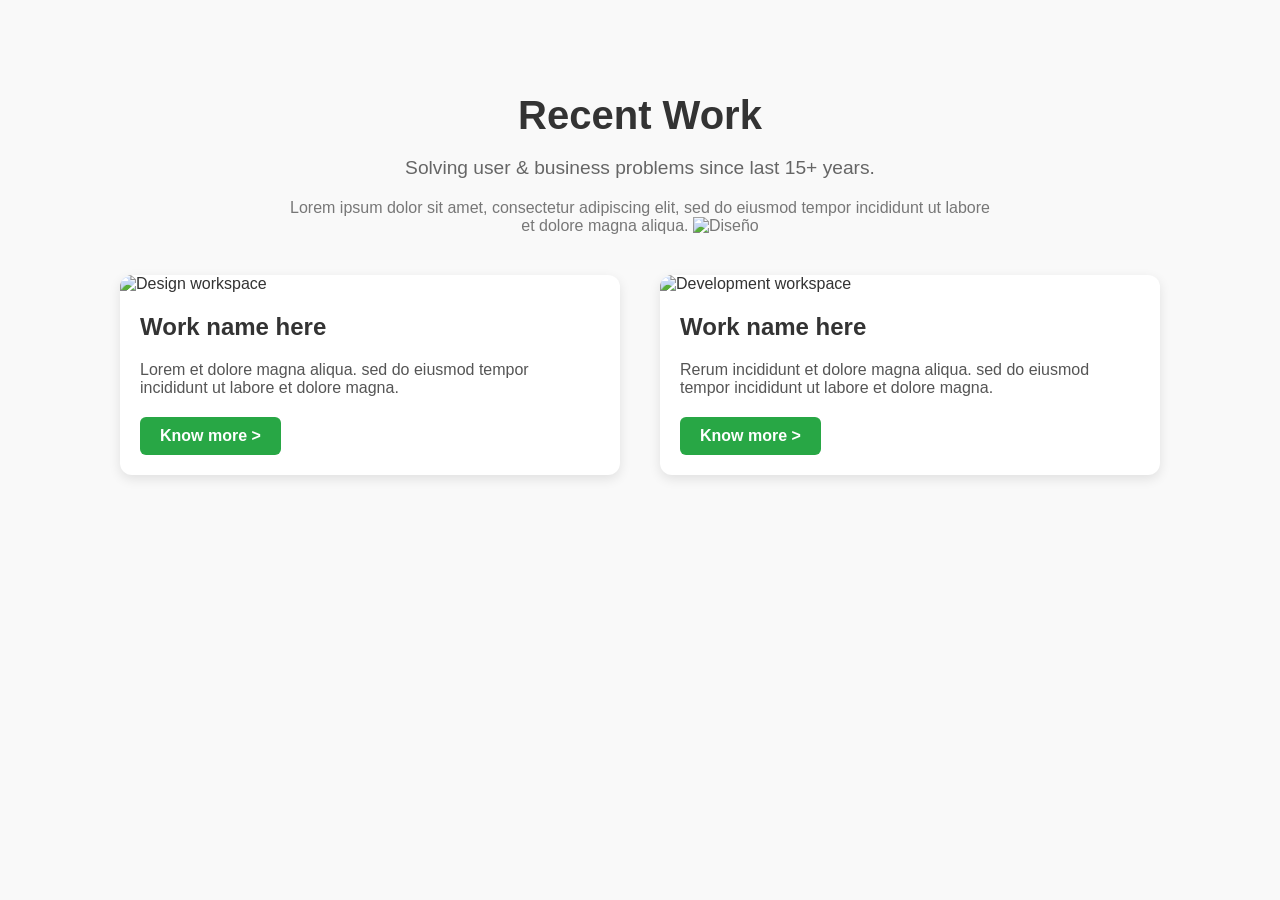
==== Index.html @ 3000d078 "cambios" ====
<!DOCTYPE html>
<html lang="es">
<head>
    <link rel="stylesheet" href="css/styles.css">
  <meta charset="UTF-8">
  <meta name="viewport" content="width=device-width, initial-scale=1.0">
  <title>Portafolio</title>
  <link rel="stylesheet" href="styles.css">
</head>
<body>

  <!-- Sección Recent Work -->
  <section class="recent-work" id="recent-work">
    <h2>Recent Work</h2>
    <p class="subtitle">Solving user & business problems since last 15+ years.</p>
    <p class="description">Lorem ipsum dolor sit amet, consectetur adipiscing elit, sed do eiusmod tempor incididunt ut labore et dolore magna aliqua.
    <img src="img/design.jpg" alt="Diseño">

    <div class="work-grid">
      <div class="work-card">
        <img src="img/design.jpg" alt="Design workspace">
        <h3>Work name here</h3>
        <p>Lorem et dolore magna aliqua. sed do eiusmod tempor incididunt ut labore et dolore magna.</p>
        <a href="#" class="btn">Know more ></a>
      </div>

      <div class="work-card">
        <img src="img/development.jpg" alt="Development workspace">
        <h3>Work name here</h3>
        <p>Rerum incididunt et dolore magna aliqua. sed do eiusmod tempor incididunt ut labore et dolore magna.</p>
        <a href="#" class="btn">Know more ></a>
      </div>
  </section>

</body>
</html>
---- styles.css ----
body {
  font-family: 'Segoe UI', sans-serif;
  background-color: #f9f9f9;
  margin: 0;
  padding: 0;
  color: #333;
}

.recent-work {
  text-align: center;
  padding: 60px 20px;
  max-width: 1200px;
  margin: auto;
}

.recent-work h2 {
  font-size: 2.5em;
  margin-bottom: 10px;
}

.recent-work .subtitle {
  font-size: 1.2em;
  color: #666;
  margin-bottom: 20px;
}

.recent-work .description {
  max-width: 700px;
  margin: 0 auto 40px;
  color: #777;
}

.work-grid {
  display: flex;
  flex-wrap: wrap;
  gap: 40px;
  justify-content: center;
}

.work-card {
  background-color: #fff;
  border-radius: 12px;
  box-shadow: 0 4px 12px rgba(0,0,0,0.1);
  overflow: hidden;
  max-width: 500px;
  text-align: left;
  transition: transform 0.3s ease;
}

.work-card:hover {
  transform: translateY(-5px);
}

.work-card img {
  width: 100%;
  height: auto;
  display: block;
}

.work-card h3 {
  font-size: 1.5em;
  margin: 20px;
}

.work-card p {
  margin: 0 20px 20px;
  color: #555;
}

.btn {
  display: inline-block;
  margin: 0 20px 20px;
  padding: 10px 20px;
  background-color: #28a745;
  color: white;
  border-radius: 6px;
  text-decoration: none;
  font-weight: bold;
  transition: background-color 0.3s ease;
}

.btn:hover {
  background-color: #218838;
}
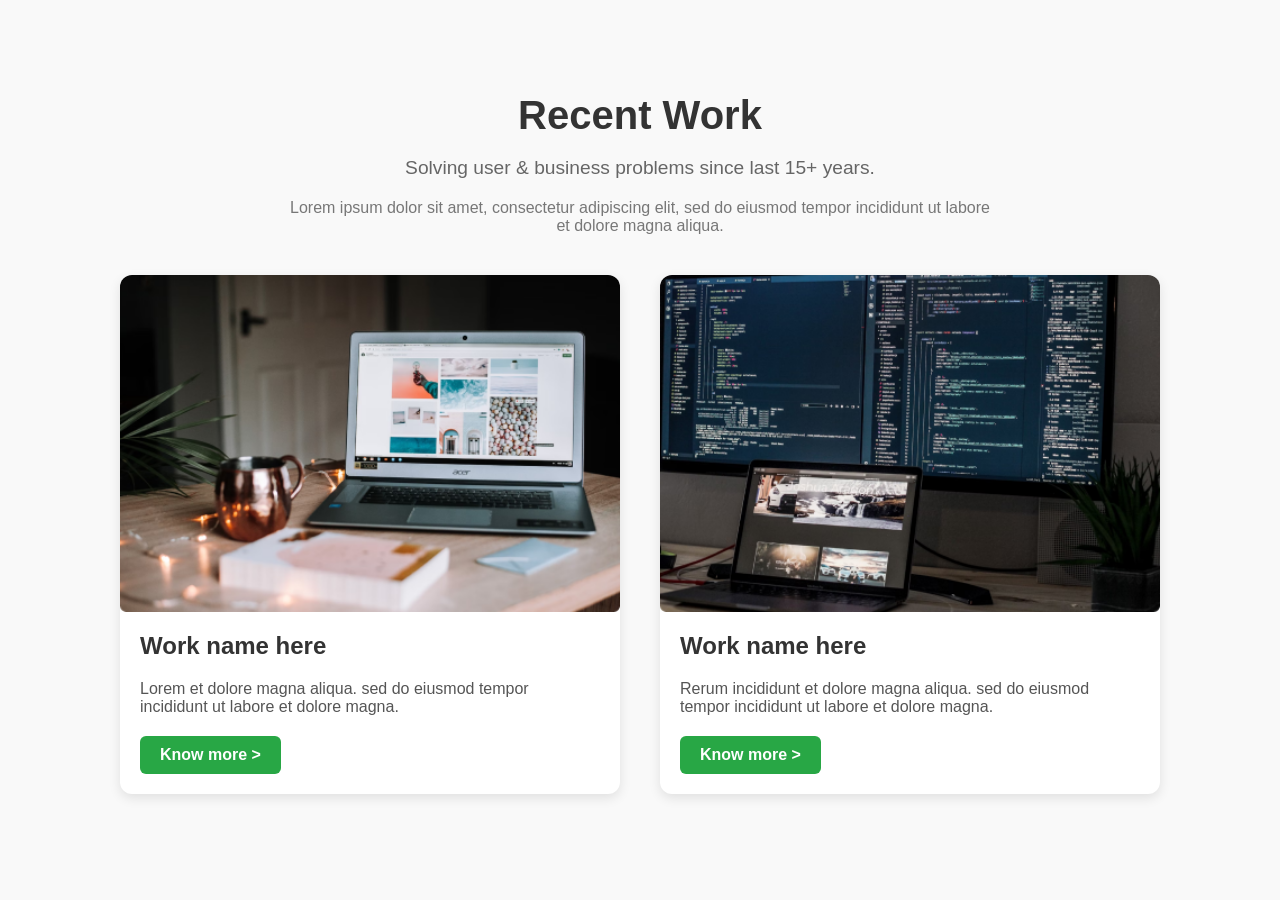
==== commit 9ab8a3a1: "cambios" ====
--- a/Index.html
+++ b/Index.html
@@ -14,18 +14,18 @@
     <h2>Recent Work</h2>
     <p class="subtitle">Solving user & business problems since last 15+ years.</p>
     <p class="description">Lorem ipsum dolor sit amet, consectetur adipiscing elit, sed do eiusmod tempor incididunt ut labore et dolore magna aliqua.
-    <img src="img/design.jpg" alt="Diseño">
+    
 
     <div class="work-grid">
       <div class="work-card">
-        <img src="img/design.jpg" alt="Design workspace">
+        <img src="Mask group.png" alt="Design workspace">
         <h3>Work name here</h3>
         <p>Lorem et dolore magna aliqua. sed do eiusmod tempor incididunt ut labore et dolore magna.</p>
         <a href="#" class="btn">Know more ></a>
       </div>
 
       <div class="work-card">
-        <img src="img/development.jpg" alt="Development workspace">
+        <img src="development.png" alt="Development workspace">
         <h3>Work name here</h3>
         <p>Rerum incididunt et dolore magna aliqua. sed do eiusmod tempor incididunt ut labore et dolore magna.</p>
         <a href="#" class="btn">Know more ></a>
